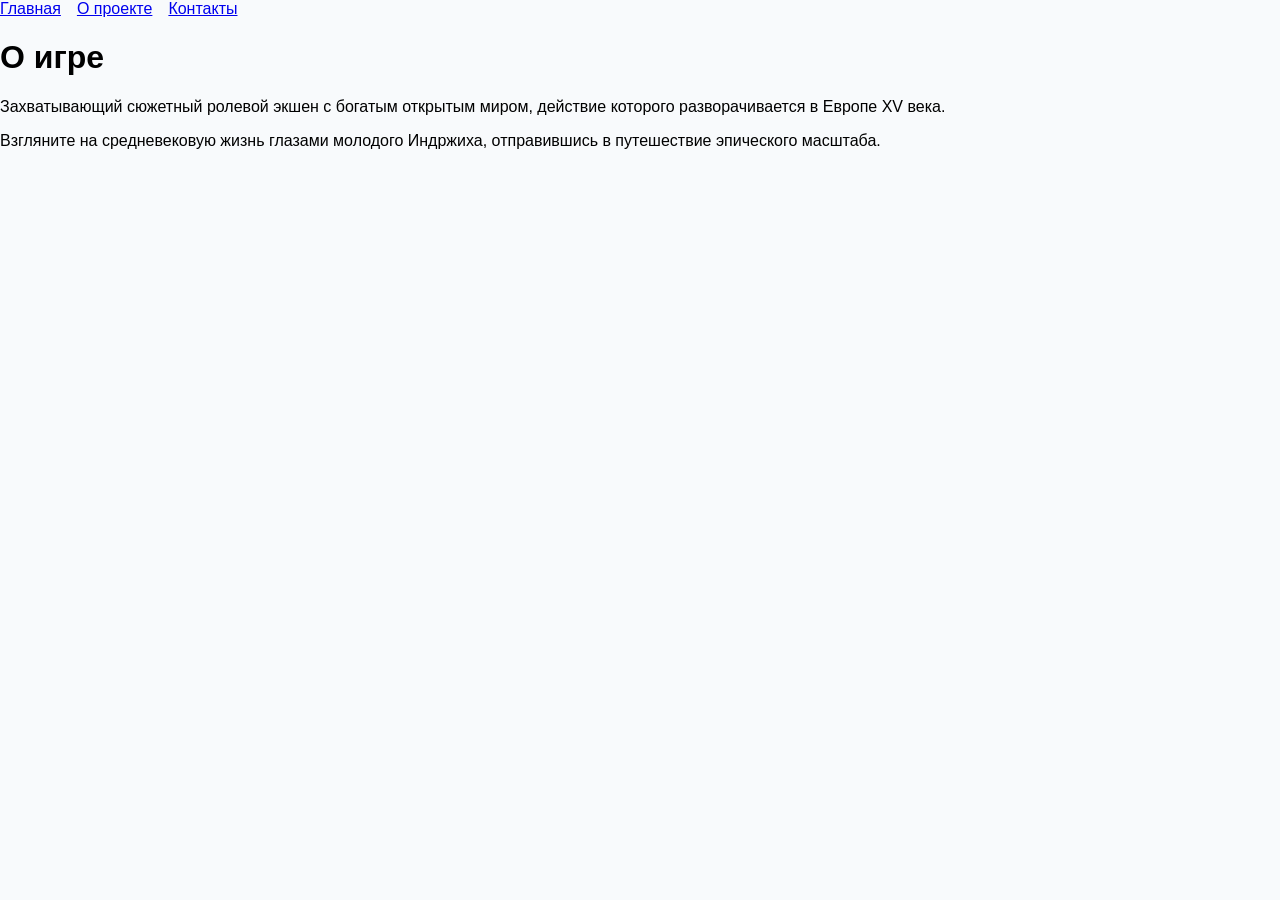
==== about.html @ 6fe73156 "Add files via upload" ====
<!doctype html>
<html lang="ru">
<head>
	<meta charset="UTF-8">
	<link rel="stylesheet" href="style.css">
	<meta name="viewport" content="width=device-width, initial-scale=1.0">
	<title>О проекте</title>
</head>
<body>
	<nav>
		<div class="cards">
			<a href="index.html">Главная</a>
			<a href="about.html">О проекте</a>
			<a href="contacts.html">Контакты</a>
		</div>
	</nav>
	<main>
		<h1>О игре</h1>
		<p>Захватывающий сюжетный ролевой экшен с богатым открытым миром, действие которого разворачивается в Европе XV века.</p>
		<p>Взгляните на средневековую жизнь глазами молодого Индржиха, отправившись в путешествие эпического масштаба.</p>
	</main>
</body>
</html>
---- style.css ----
* { box-sizing: border-box; }

body {
	margin: 0;
	font-family: Arial, sans-serif;
	background: #f8fafc;
}

.title { color: #b25e00; }

.cards {
    display: flex;
    flex-direction: column;
    gap: 16px;
}

@media (min-width: 768px) {
    .cards {
        flex-direction: row;
    }
}
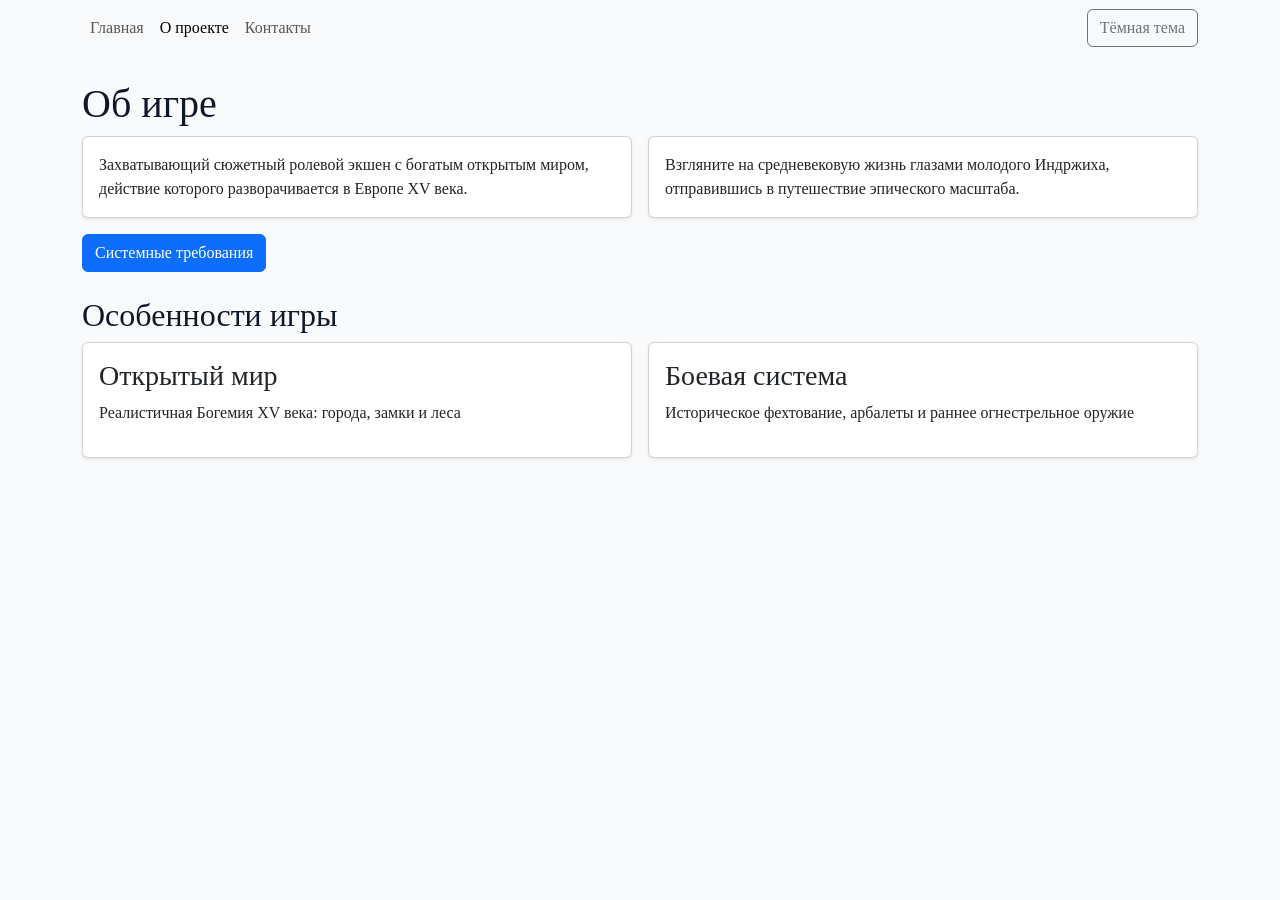
==== commit cc7ab09c: "Add files via upload" ====
--- a/about.html
+++ b/about.html
@@ -1,23 +1,57 @@
 <!doctype html>
 <html lang="ru">
 <head>
-	<meta charset="UTF-8">
-	<link rel="stylesheet" href="style.css">
-	<meta name="viewport" content="width=device-width, initial-scale=1.0">
-	<title>О проекте</title>
+ <meta charset="UTF-8">
+ <meta name="viewport" content="width=device-width, initial-scale=1">
+ <link href="bootstrap.min.css" rel="stylesheet">
+ <link rel="stylesheet" href="style.css">
+ <script src="script.js" defer></script>
+ <title>О проекте</title>
 </head>
 <body>
-	<nav>
-		<div class="cards">
-			<a href="index.html">Главная</a>
-			<a href="about.html">О проекте</a>
-			<a href="contacts.html">Контакты</a>
-		</div>
-	</nav>
-	<main>
-		<h1>О игре</h1>
-		<p>Захватывающий сюжетный ролевой экшен с богатым открытым миром, действие которого разворачивается в Европе XV века.</p>
-		<p>Взгляните на средневековую жизнь глазами молодого Индржиха, отправившись в путешествие эпического масштаба.</p>
-	</main>
+<nav class="navbar navbar-expand-lg bg-body-tertiary">
+  <div class="container">
+    <div class="navbar-nav">
+      <a class="nav-link" href="index.html">Главная</a>
+      <a class="nav-link active" href="about.html">О проекте</a>
+      <a class="nav-link" href="contacts.html">Контакты</a>
+    </div>
+    <button id="theme" class="btn btn-outline-secondary">Тёмная тема</button>
+  </div>
+</nav>
+ <main class="container py-4">
+  <h1>Об игре</h1>
+  <div class="row g-3">
+    <section class="col-12 col-md-6">
+      <div class="card p-3 shadow-sm">
+        Захватывающий сюжетный ролевой экшен с богатым открытым миром, действие которого разворачивается в Европе XV века.
+      </div>
+    </section>
+    <section class="col-12 col-md-6">
+      <div class="card p-3 shadow-sm">
+        Взгляните на средневековую жизнь глазами молодого Индржиха, отправившись в путешествие эпического масштаба.
+      </div>
+    </section>
+  </div>
+  <button class="btn btn-primary mt-3" data-bs-toggle="modal" data-bs-target="#aboutModal">
+    Системные требования
+   </button>
+  <div class="modal fade" id="aboutModal" tabindex="-1">
+    <div class="modal-dialog">
+      <div class="modal-content">
+        <div class="modal-header">
+          <h5 class="modal-title">Системные требования</h5>
+          <button type="button" class="btn-close" data-bs-dismiss="modal"></button>
+        </div>
+        <div class="modal-body">
+          ОС: Windows 10 (64-bit), Процессор: Intel Core i5-8400, ОЗУ: 16 ГБ, Видеокарта: GTX 1060.
+        </div>
+      </div>
+    </div>
+  </div>
+  <h2 class="mt-4">Особенности игры</h2>
+  <section id="projects" class="row g-3"></section>
+ </main>
+ <script src="bootstrap.bundle.min.js"></script>
 </body>
 </html>
--- a/style.css
+++ b/style.css
@@ -1,21 +1,45 @@
-* { box-sizing: border-box; }
-
 body {
-	margin: 0;
-	font-family: Arial, sans-serif;
-	background: #f8fafc;
+  font-family: "Times New Roman", serif;
+  color: #0f172a;
+  background: #f8fafc;
 }
 
-.title { color: #b25e00; }
-
-.cards {
-    display: flex;
-    flex-direction: column;
-    gap: 16px;
+.title {
+  color: #b25e00;
 }
 
-@media (min-width: 768px) {
-    .cards {
-        flex-direction: row;
-    }
-}+img {
+  max-width: 100%;
+}
+
+.card:hover {
+  transform: translateY(-2px);
+  transition: .2s ease;
+}
+
+a:hover {
+  text-decoration: none;
+}
+
+.hero-photo {
+  width: 100%;
+  max-width: 700px;
+  border-radius: 12px;
+}
+
+body.dark-theme {
+  background: #0f172a;
+  color: #f8fafc;
+}
+
+body.dark-theme .navbar {
+  background-color: #1e293b !important;
+}
+
+body.dark-theme .nav-link {
+  color: #cbd5e1;
+}
+
+body.dark-theme .nav-link.active {
+  color: #ffffff;
+}
